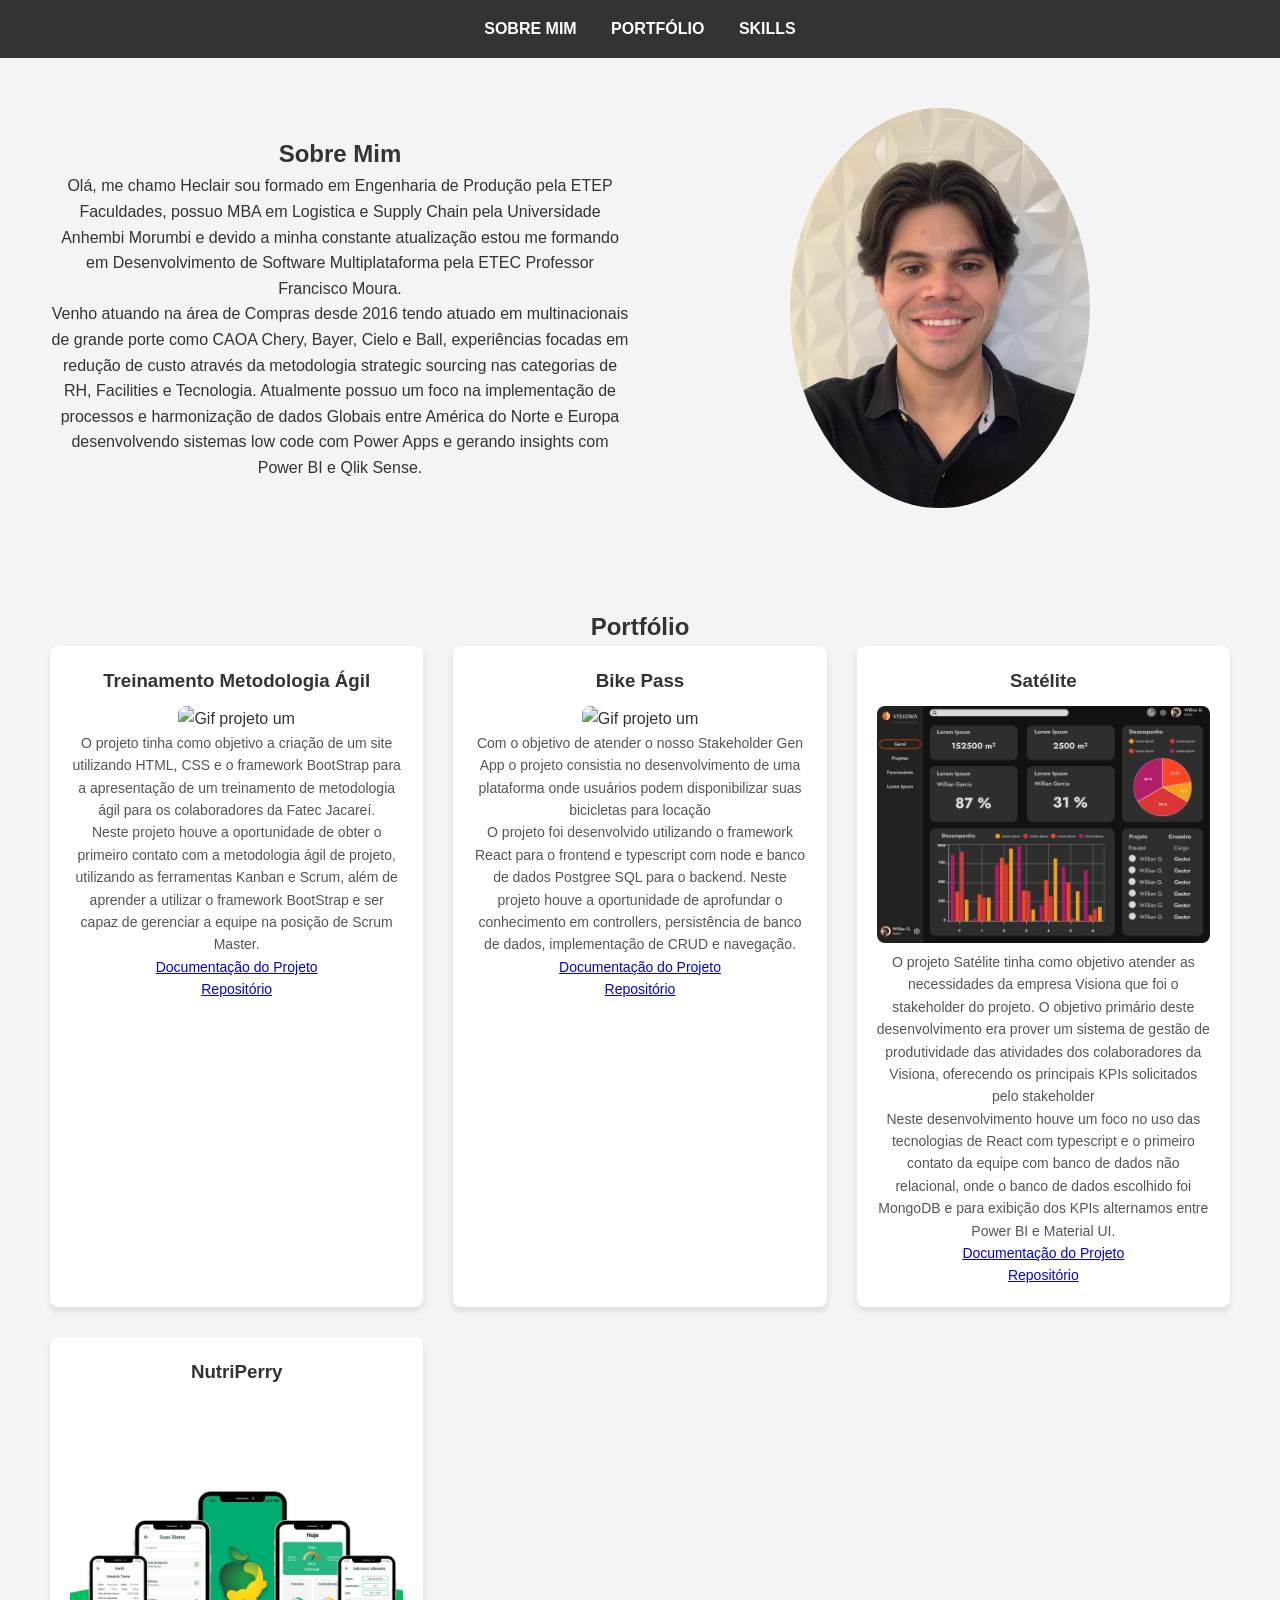
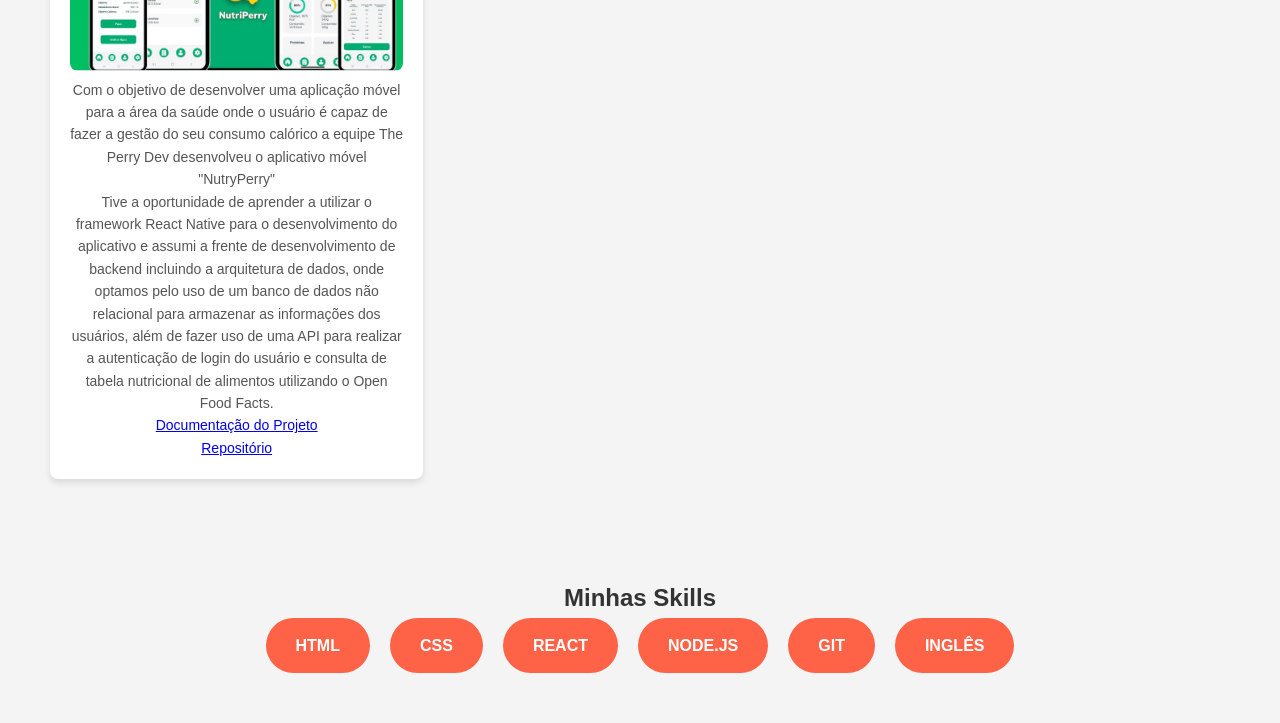
==== index.html @ b19d88f3 "commit com versão inicial do portfolio" ====
<!DOCTYPE html>
<html lang="pt-br">
<head>
    <meta charset="UTF-8">
    <meta name="viewport" content="width=device-width, initial-scale=1.0">
    <title>Portfólio - Desenvolvedor Web</title>
    <link rel="stylesheet" href="src/styles/style.css">
</head>
<body>
    <!-- Header -->
    <header>
        <nav>
            <ul>
                <li><a href="#sobre-mim">Sobre Mim</a></li>
                <li><a href="#portfolio">Portfólio</a></li>
                <li><a href="#skills">Skills</a></li>
            </ul>
        </nav>
    </header>

    <!-- Seção Sobre Mim -->
    <section id="sobre-mim" class="section">
        <div class="sobre-mim-content">
            <div class="texto">
                <h2>Sobre Mim</h2>
                <p>
                    Olá, me chamo Heclair sou formado em Engenharia de Produção pela ETEP Faculdades, possuo MBA em Logistica e Supply Chain pela Universidade Anhembi Morumbi e devido a minha constante atualização estou me formando em Desenvolvimento de Software Multiplataforma pela ETEC Professor Francisco Moura.</p>
                <p>
                    Venho atuando na área de Compras desde 2016 tendo atuado em multinacionais de grande porte como CAOA Chery, Bayer, Cielo e Ball, experiências focadas em redução de custo através da metodologia strategic sourcing nas categorias de RH, Facilities e Tecnologia. Atualmente possuo um foco na implementação de processos e harmonização de dados Globais entre América do Norte e Europa desenvolvendo sistemas low code com Power Apps e gerando insights com Power BI e Qlik Sense.
                </p>

            </div>
            <div class="foto">
                <img src="src/img/profile_pic.jpeg" alt="Foto do Desenvolvedor">
            </div>
        </div>
    </section>

    <!-- Seção Portfólio -->
    <section id="portfolio" class="section">
        <h2>Portfólio</h2>

        <div class="portfolio-grid">
            <div class="project-box">
                <h3>Treinamento Metodologia Ágil</h3>
                <img src="src/img/gif_projeto_1.gif" alt="Gif projeto um">
                
                <p>O projeto tinha como objetivo a criação de um site utilizando HTML, CSS e o framework BootStrap para a apresentação de um treinamento de metodologia ágil para os colaboradores da Fatec Jacareí.
                </p>
                    <p>
                    Neste projeto houve a oportunidade de obter o primeiro contato com a metodologia ágil de projeto, utilizando as ferramentas Kanban e Scrum, além de aprender a utilizar o framework BootStrap e ser capaz de gerenciar a equipe na posição de Scrum Master.
                </p>
                <p><a href="https://github.com/ThePerryDev/docs">Documentação do Projeto</a></p>
                <p><a href="https://github.com/ThePerryDev/Web">Repositório</a></p>

                
            </div>
            <div class="project-box">
                <h3>Bike Pass</h3>
                <img src="src/img/gif_figma_bike_pass.gif" alt="Gif projeto um">
                
                <p>Com o objetivo de atender o nosso Stakeholder Gen App o projeto consistia no desenvolvimento de uma plataforma onde usuários podem disponibilizar suas bicicletas para locação
                </p>
            <p>
                O projeto foi desenvolvido utilizando o framework React para o frontend e typescript com node e banco de dados Postgree SQL para o backend. Neste projeto houve a oportunidade de aprofundar o conhecimento em controllers, persistência de banco de dados, implementação de CRUD e navegação.
            </p>
                <p><a href="https://github.com/ThePerryDev/bikepass-documentation">Documentação do Projeto</a></p>
                <p><a href="https://github.com/ThePerryDev/bikepass">Repositório</a></p>
            </div>
            <div class="project-box">
                <h3>Satélite</h3>
                <img src="src/img/visionaDashboard.png" alt="Gif projeto um">
                <p>O projeto Satélite tinha como objetivo atender as necessidades da empresa Visiona que foi o stakeholder do projeto. O objetivo primário deste desenvolvimento era prover um sistema de gestão de produtividade das atividades dos colaboradores da Visiona, oferecendo os principais KPIs solicitados pelo stakeholder </p>
                <p>Neste desenvolvimento houve um foco no uso das tecnologias de React com typescript e o primeiro contato da equipe com banco de dados não relacional, onde o banco de dados escolhido foi MongoDB e para exibição dos KPIs alternamos entre Power BI e Material UI.</p>

                <p><a href="https://github.com/ThePerryDev/visiona-documentation">Documentação do Projeto</a></p>
                <p><a href="https://github.com/ThePerryDev/satelite">Repositório</a></p>
            </div>
            <div class="project-box">
                <h3>NutriPerry</h3>
                <img src="src/img/nutryperry.JPG" alt="Gif projeto um">
                
                <p>Com o objetivo de desenvolver uma aplicação móvel para a área da saúde onde o usuário é capaz de fazer a gestão do seu consumo calórico a equipe The Perry Dev desenvolveu o aplicativo móvel "NutryPerry"
                </p>
                <p>
                    Tive a oportunidade de aprender a utilizar o framework React Native para o desenvolvimento do aplicativo e assumi a frente de desenvolvimento de backend incluindo a arquitetura de dados, onde optamos pelo uso de um banco de dados não relacional para armazenar as informações dos usuários, além de fazer uso de uma API para realizar a autenticação de login do usuário e consulta de tabela nutricional de alimentos utilizando o Open Food Facts.
                </p>
                <p><a href="https://github.com/ThePerryDev/NutriPerry">Documentação do Projeto</a></p>
                <p><a href="https://github.com/ThePerryDev/NutriPerry">Repositório</a></p>
                
            </div>
           
                <!--
                <div class="project-box">
                    <h3>Projeto 5</h3>
                    <p>Descrição do projeto 5</p>
                </div>
                <div class="project-box">
                    <h3>Projeto 6</h3>
                    <p>Descrição do projeto 6</p>
                </div>
                -->


            
        </div>
    </section>

    <!-- Seção Skills -->
    <section id="skills" class="section">
        <h2>Minhas Skills</h2>
        <div class="skills-list">
            <div class="skill">HTML</div>
            <div class="skill">CSS</div>
            <div class="skill">React</div>
            <div class="skill">Node.js</div>
            <div class="skill">Git</div>
            <div class="skill">Inglês</div>
        </div>
    </section>
</body>
</html>
---- src/styles/style.css ----
/* Reset básico de estilo */
* {
    margin: 0;
    padding: 0;
    box-sizing: border-box;
}

/* Corpo e fundo */
body {
    font-family: Arial, sans-serif;
    line-height: 1.6;
    background-color: #f4f4f4;
    color: #333;
}

/* Header e navegação */
header {
    background-color: #333;
    color: #fff;
    padding: 1rem 0;
    text-align: center;
}

header nav ul {
    list-style: none;
    padding: 0;
}

header nav ul li {
    display: inline;
    margin: 0 15px;
}

header nav ul li a {
    color: #fff;
    text-decoration: none;
    font-weight: bold;
    text-transform: uppercase;
    transition: color 0.3s;
}

header nav ul li a:hover {
    color: #ff6347;
}

/* Estilo das seções */
.section {
    padding: 50px;
    text-align: center;
}

.sobre-mim-content {
    display: flex;
    justify-content: space-between;
    align-items: center;
}

.sobre-mim-content .texto {
    flex: 1;
    padding-right: 20px;
}

.sobre-mim-content .foto {
    flex: 1;
}

.sobre-mim-content img {
    width: 100%;
    border-radius: 50%;
    max-width: 300px;
    display: block;
    margin: 0 auto;
}

/* Portfólio */
.portfolio-grid {
    display: grid;
    grid-template-columns: repeat(3, 1fr);
    gap: 30px;
}

.project-box {
    background-color: #fff;
    padding: 20px;
    border-radius: 8px;
    box-shadow: 0 4px 6px rgba(0, 0, 0, 0.1);
}

.project-box h3 {
    margin-bottom: 10px;
    color: #333;
}

.project-box p {
    font-size: 14px;
    color: #555;
}

.project-box img {
    width: 100%;         /* A imagem ocupará toda a largura da célula */
    height: auto;        /* A altura será ajustada proporcionalmente */
    border-radius: 8px;  /* Adiciona bordas arredondadas, para manter o estilo consistente */
    object-fit: cover;   /* Garante que a imagem se ajuste corretamente sem distorcer */
}


/* Skills */
.skills-list {
    display: flex;
    flex-wrap: wrap;
    justify-content: center;
    gap: 20px;
}

.skill {
    background-color: #ff6347;
    color: #fff;
    padding: 15px 30px;
    border-radius: 50px;
    font-weight: bold;
    text-transform: uppercase;
    font-size: 16px;
    transition: transform 0.3s;
}

.skill:hover {
    transform: scale(1.1);
}

/* Responsividade */
@media (max-width: 768px) {
    .sobre-mim-content {
        flex-direction: column;
    }

    .portfolio-grid {
        grid-template-columns: repeat(2, 1fr);
    }
}

@media (max-width: 480px) {
    .portfolio-grid {
        grid-template-columns: 1fr;
    }

    .skills-list {
        flex-direction: column;
        align-items: center;
    }
}
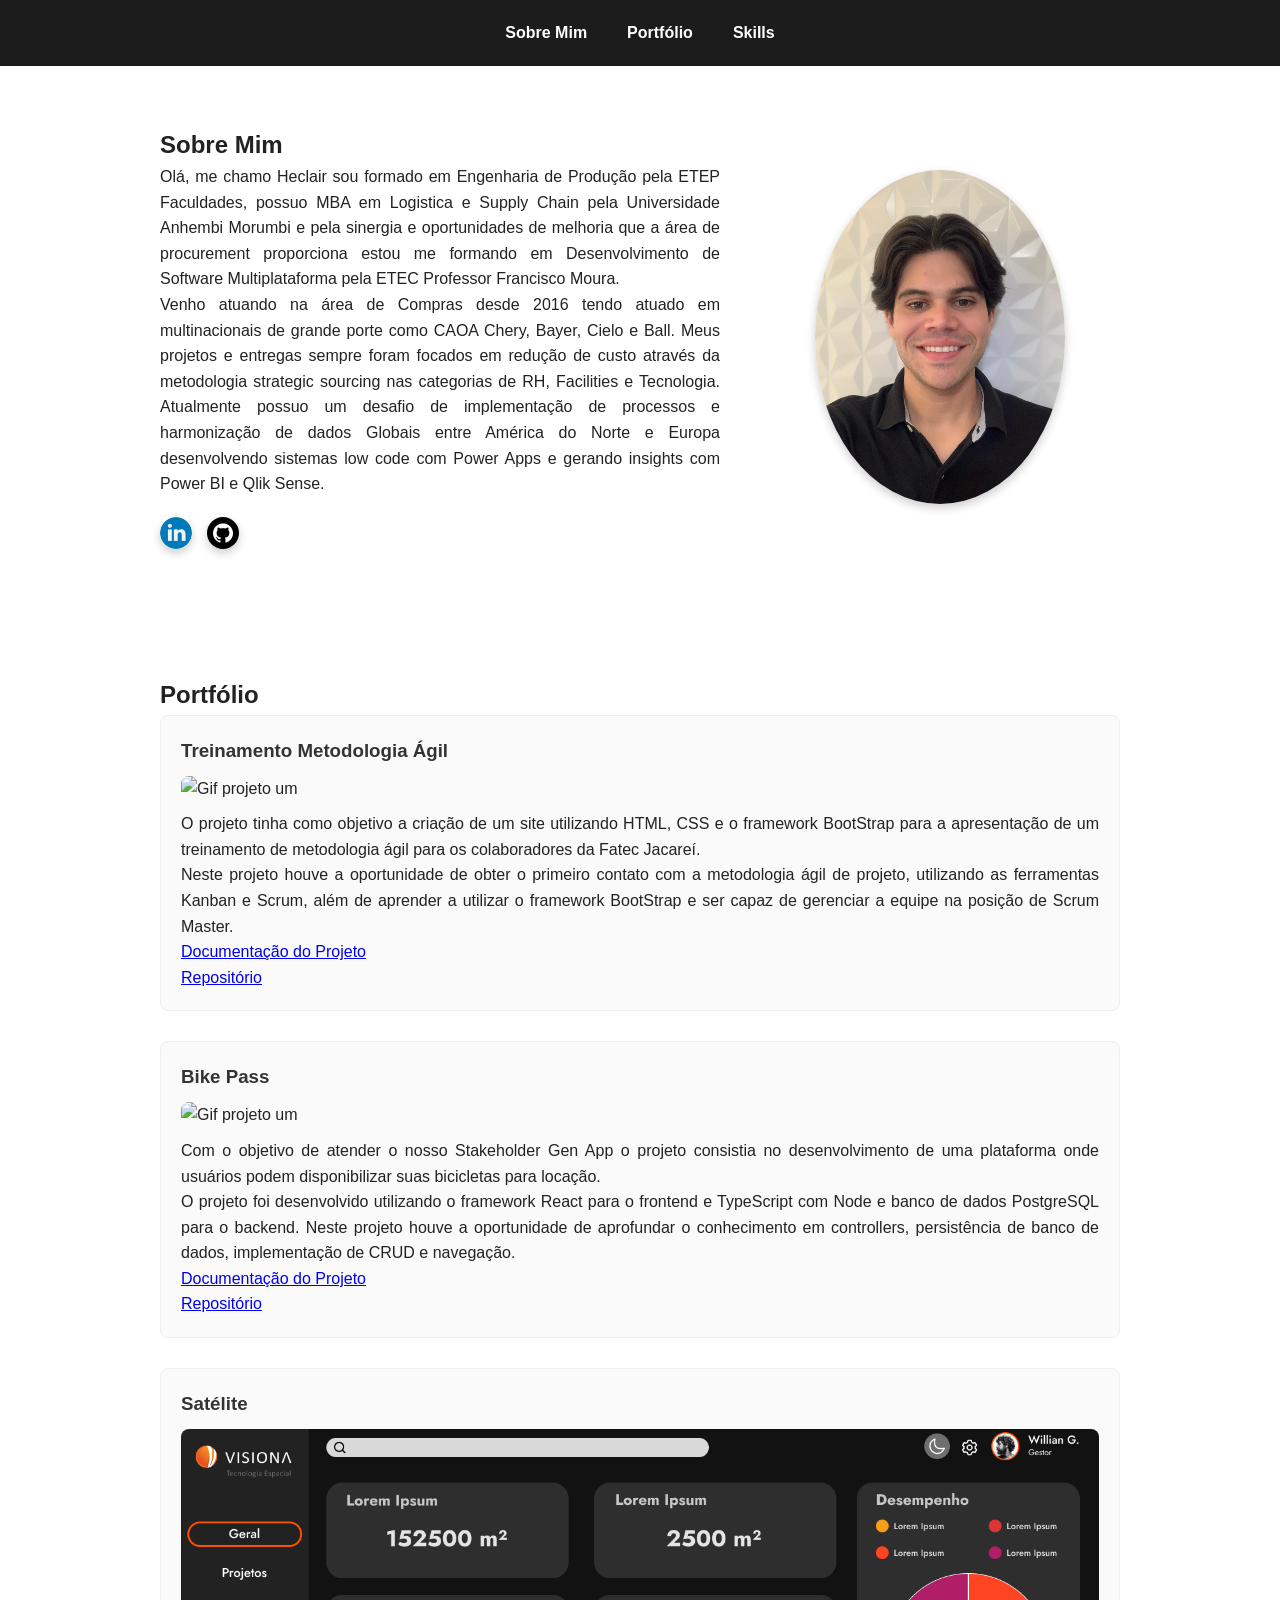
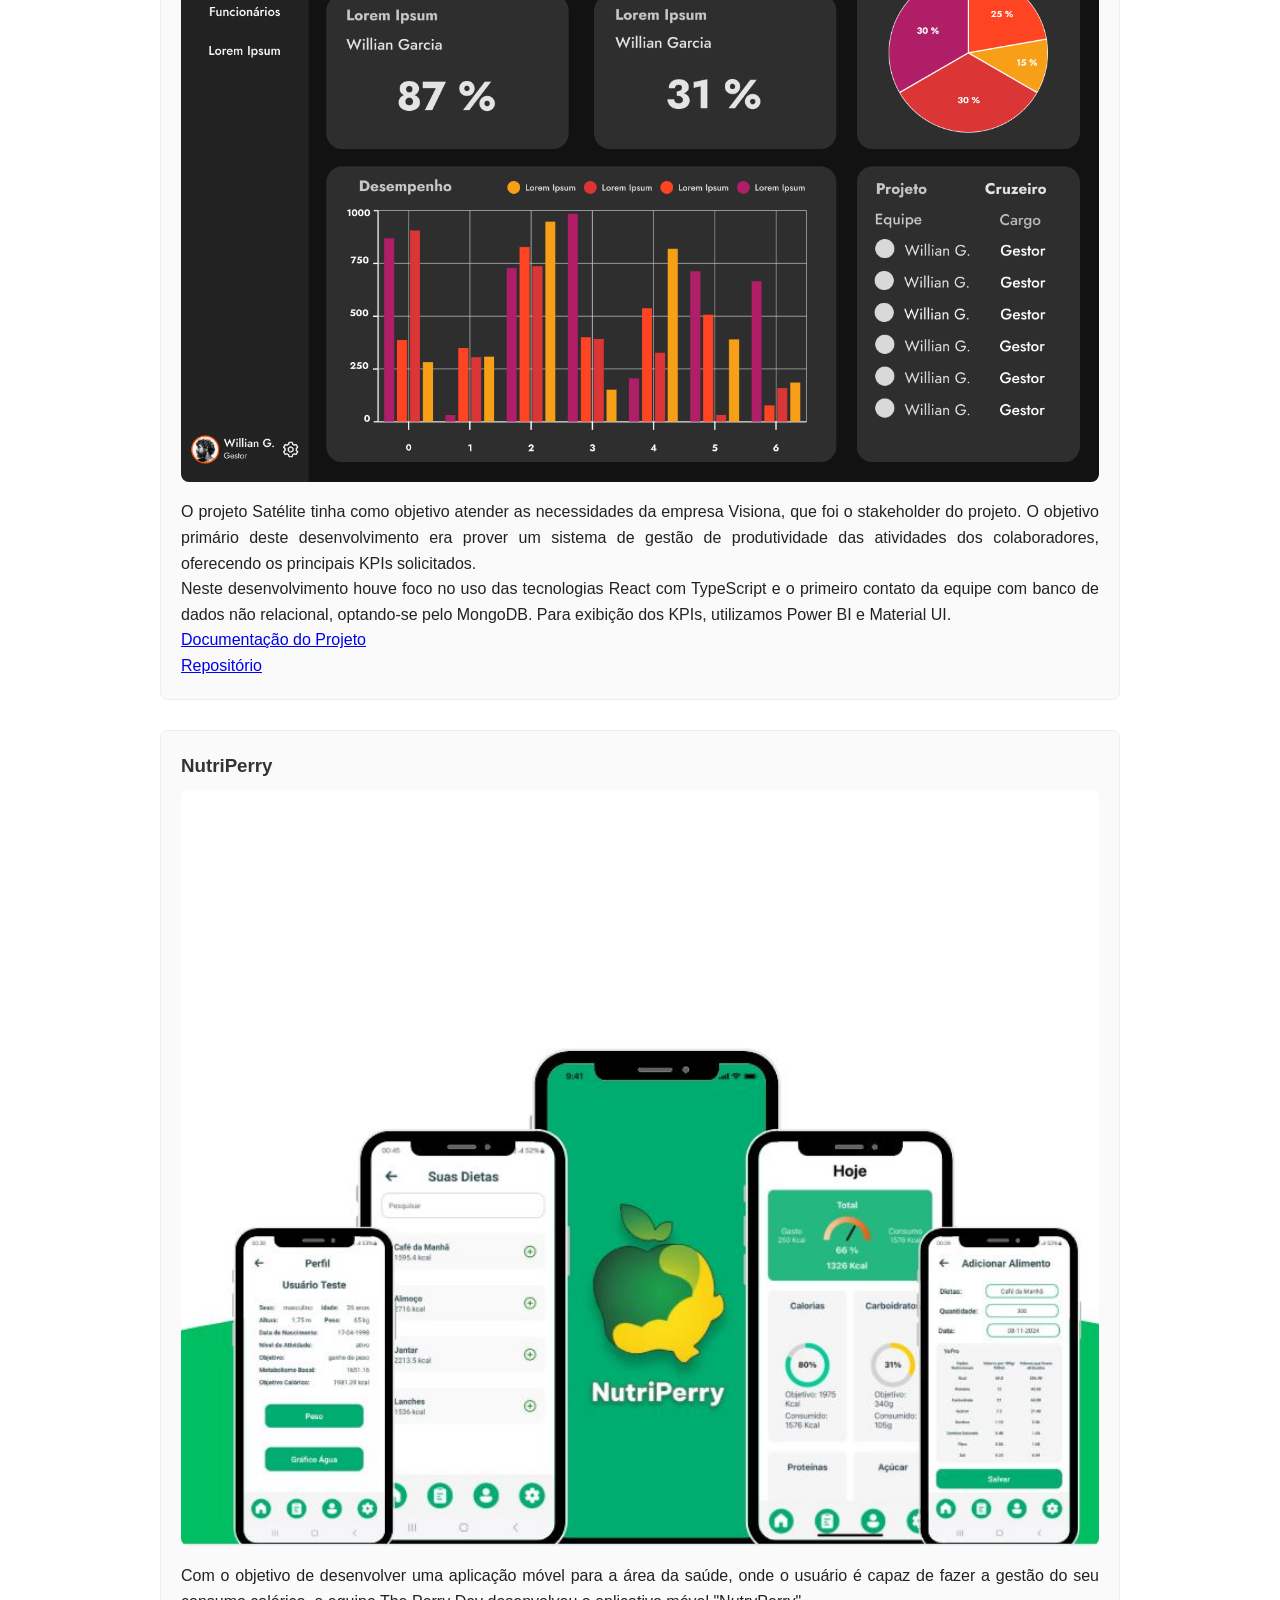
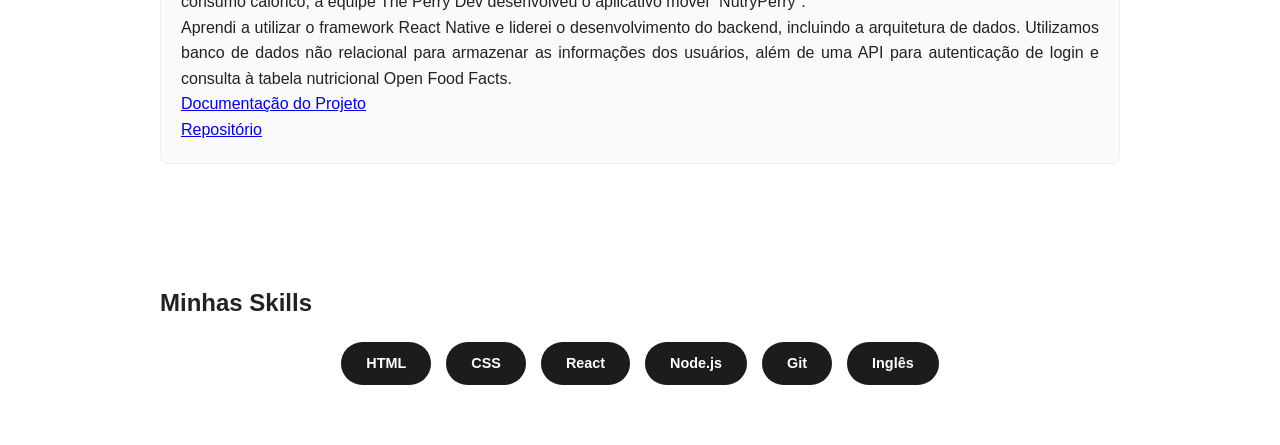
==== commit cd0a1a72: "portfolio ajustado" ====
--- a/index.html
+++ b/index.html
@@ -18,93 +18,84 @@
         </nav>
     </header>
 
-    <!-- Seção Sobre Mim -->
-    <section id="sobre-mim" class="section">
-        <div class="sobre-mim-content">
-            <div class="texto">
-                <h2>Sobre Mim</h2>
-                <p>
-                    Olá, me chamo Heclair sou formado em Engenharia de Produção pela ETEP Faculdades, possuo MBA em Logistica e Supply Chain pela Universidade Anhembi Morumbi e devido a minha constante atualização estou me formando em Desenvolvimento de Software Multiplataforma pela ETEC Professor Francisco Moura.</p>
-                <p>
-                    Venho atuando na área de Compras desde 2016 tendo atuado em multinacionais de grande porte como CAOA Chery, Bayer, Cielo e Ball, experiências focadas em redução de custo através da metodologia strategic sourcing nas categorias de RH, Facilities e Tecnologia. Atualmente possuo um foco na implementação de processos e harmonização de dados Globais entre América do Norte e Europa desenvolvendo sistemas low code com Power Apps e gerando insights com Power BI e Qlik Sense.
-                </p>
+<!-- Seção Sobre Mim -->
+<section id="sobre-mim" class="section">
+    <div class="sobre-mim-content">
+        <div class="texto">
+            <h2>Sobre Mim</h2>
+            <p>
+                Olá, me chamo Heclair sou formado em Engenharia de Produção pela ETEP Faculdades, possuo MBA em Logistica e Supply Chain pela Universidade Anhembi Morumbi e pela sinergia e oportunidades de melhoria que a área de procurement proporciona estou me formando em Desenvolvimento de Software Multiplataforma pela ETEC Professor Francisco Moura.
+            </p>
 
+            <p>
+                Venho atuando na área de Compras desde 2016 tendo atuado em multinacionais de grande porte como CAOA Chery, Bayer, Cielo e Ball. Meus projetos e entregas sempre foram focados em redução de custo através da metodologia strategic sourcing nas categorias de RH, Facilities e Tecnologia. Atualmente possuo um desafio de implementação de processos e harmonização de dados Globais entre América do Norte e Europa desenvolvendo sistemas low code com Power Apps e gerando insights com Power BI e Qlik Sense.
+            </p>
+
+            <div class="social-icons">
+                <a href="https://www.linkedin.com/in/heclairsousa/" target="_blank">
+                    <img src="src/img/linkedin_home.png" alt="LinkedIn">
+                </a>
+                <a href="https://github.com/heclair" target="_blank">
+                    <img src="src/img/github.png" alt="GitHub">
+                </a>
             </div>
-            <div class="foto">
-                <img src="src/img/profile_pic.jpeg" alt="Foto do Desenvolvedor">
-            </div>
+        </div> <!-- Fim da div.texto -->
+
+        <div class="foto">
+            <img src="src/img/profile_pic.jpeg" alt="Foto do Desenvolvedor">
         </div>
-    </section>
+    </div>
+</section>
+
+
 
     <!-- Seção Portfólio -->
-    <section id="portfolio" class="section">
-        <h2>Portfólio</h2>
+<section id="portfolio" class="section">
+    <h2>Portfólio</h2>
 
-        <div class="portfolio-grid">
-            <div class="project-box">
-                <h3>Treinamento Metodologia Ágil</h3>
-                <img src="src/img/gif_projeto_1.gif" alt="Gif projeto um">
-                
-                <p>O projeto tinha como objetivo a criação de um site utilizando HTML, CSS e o framework BootStrap para a apresentação de um treinamento de metodologia ágil para os colaboradores da Fatec Jacareí.
-                </p>
-                    <p>
-                    Neste projeto houve a oportunidade de obter o primeiro contato com a metodologia ágil de projeto, utilizando as ferramentas Kanban e Scrum, além de aprender a utilizar o framework BootStrap e ser capaz de gerenciar a equipe na posição de Scrum Master.
-                </p>
-                <p><a href="https://github.com/ThePerryDev/docs">Documentação do Projeto</a></p>
-                <p><a href="https://github.com/ThePerryDev/Web">Repositório</a></p>
+    <div class="portfolio-list">
+        <div class="project-box">
+            <h3>Treinamento Metodologia Ágil</h3>
+            <img src="src/img/gif_projeto_1.gif" alt="Gif projeto um">
 
-                
-            </div>
-            <div class="project-box">
-                <h3>Bike Pass</h3>
-                <img src="src/img/gif_figma_bike_pass.gif" alt="Gif projeto um">
-                
-                <p>Com o objetivo de atender o nosso Stakeholder Gen App o projeto consistia no desenvolvimento de uma plataforma onde usuários podem disponibilizar suas bicicletas para locação
-                </p>
-            <p>
-                O projeto foi desenvolvido utilizando o framework React para o frontend e typescript com node e banco de dados Postgree SQL para o backend. Neste projeto houve a oportunidade de aprofundar o conhecimento em controllers, persistência de banco de dados, implementação de CRUD e navegação.
-            </p>
-                <p><a href="https://github.com/ThePerryDev/bikepass-documentation">Documentação do Projeto</a></p>
-                <p><a href="https://github.com/ThePerryDev/bikepass">Repositório</a></p>
-            </div>
-            <div class="project-box">
-                <h3>Satélite</h3>
-                <img src="src/img/visionaDashboard.png" alt="Gif projeto um">
-                <p>O projeto Satélite tinha como objetivo atender as necessidades da empresa Visiona que foi o stakeholder do projeto. O objetivo primário deste desenvolvimento era prover um sistema de gestão de produtividade das atividades dos colaboradores da Visiona, oferecendo os principais KPIs solicitados pelo stakeholder </p>
-                <p>Neste desenvolvimento houve um foco no uso das tecnologias de React com typescript e o primeiro contato da equipe com banco de dados não relacional, onde o banco de dados escolhido foi MongoDB e para exibição dos KPIs alternamos entre Power BI e Material UI.</p>
+            <p>O projeto tinha como objetivo a criação de um site utilizando HTML, CSS e o framework BootStrap para a apresentação de um treinamento de metodologia ágil para os colaboradores da Fatec Jacareí.</p>
+            <p>Neste projeto houve a oportunidade de obter o primeiro contato com a metodologia ágil de projeto, utilizando as ferramentas Kanban e Scrum, além de aprender a utilizar o framework BootStrap e ser capaz de gerenciar a equipe na posição de Scrum Master.</p>
+            <p><a href="https://github.com/ThePerryDev/docs">Documentação do Projeto</a></p>
+            <p><a href="https://github.com/ThePerryDev/Web">Repositório</a></p>
+        </div>
 
-                <p><a href="https://github.com/ThePerryDev/visiona-documentation">Documentação do Projeto</a></p>
-                <p><a href="https://github.com/ThePerryDev/satelite">Repositório</a></p>
-            </div>
-            <div class="project-box">
-                <h3>NutriPerry</h3>
-                <img src="src/img/nutryperry.JPG" alt="Gif projeto um">
-                
-                <p>Com o objetivo de desenvolver uma aplicação móvel para a área da saúde onde o usuário é capaz de fazer a gestão do seu consumo calórico a equipe The Perry Dev desenvolveu o aplicativo móvel "NutryPerry"
-                </p>
-                <p>
-                    Tive a oportunidade de aprender a utilizar o framework React Native para o desenvolvimento do aplicativo e assumi a frente de desenvolvimento de backend incluindo a arquitetura de dados, onde optamos pelo uso de um banco de dados não relacional para armazenar as informações dos usuários, além de fazer uso de uma API para realizar a autenticação de login do usuário e consulta de tabela nutricional de alimentos utilizando o Open Food Facts.
-                </p>
-                <p><a href="https://github.com/ThePerryDev/NutriPerry">Documentação do Projeto</a></p>
-                <p><a href="https://github.com/ThePerryDev/NutriPerry">Repositório</a></p>
-                
-            </div>
-           
-                <!--
-                <div class="project-box">
-                    <h3>Projeto 5</h3>
-                    <p>Descrição do projeto 5</p>
-                </div>
-                <div class="project-box">
-                    <h3>Projeto 6</h3>
-                    <p>Descrição do projeto 6</p>
-                </div>
-                -->
+        <div class="project-box">
+            <h3>Bike Pass</h3>
+            <img src="src/img/gif_figma_bike_pass.gif" alt="Gif projeto um">
 
+            <p>Com o objetivo de atender o nosso Stakeholder Gen App o projeto consistia no desenvolvimento de uma plataforma onde usuários podem disponibilizar suas bicicletas para locação.</p>
+            <p>O projeto foi desenvolvido utilizando o framework React para o frontend e TypeScript com Node e banco de dados PostgreSQL para o backend. Neste projeto houve a oportunidade de aprofundar o conhecimento em controllers, persistência de banco de dados, implementação de CRUD e navegação.</p>
+            <p><a href="https://github.com/ThePerryDev/bikepass-documentation">Documentação do Projeto</a></p>
+            <p><a href="https://github.com/ThePerryDev/bikepass">Repositório</a></p>
+        </div>
 
-            
+        <div class="project-box">
+            <h3>Satélite</h3>
+            <img src="src/img/visionaDashboard.png" alt="Dashboard Visiona">
+
+            <p>O projeto Satélite tinha como objetivo atender as necessidades da empresa Visiona, que foi o stakeholder do projeto. O objetivo primário deste desenvolvimento era prover um sistema de gestão de produtividade das atividades dos colaboradores, oferecendo os principais KPIs solicitados.</p>
+            <p>Neste desenvolvimento houve foco no uso das tecnologias React com TypeScript e o primeiro contato da equipe com banco de dados não relacional, optando-se pelo MongoDB. Para exibição dos KPIs, utilizamos Power BI e Material UI.</p>
+            <p><a href="https://github.com/ThePerryDev/visiona-documentation">Documentação do Projeto</a></p>
+            <p><a href="https://github.com/ThePerryDev/satelite">Repositório</a></p>
         </div>
-    </section>
+
+        <div class="project-box">
+            <h3>NutriPerry</h3>
+            <img src="src/img/nutryperry.JPG" alt="NutriPerry App">
+
+            <p>Com o objetivo de desenvolver uma aplicação móvel para a área da saúde, onde o usuário é capaz de fazer a gestão do seu consumo calórico, a equipe The Perry Dev desenvolveu o aplicativo móvel "NutryPerry".</p>
+            <p>Aprendi a utilizar o framework React Native e liderei o desenvolvimento do backend, incluindo a arquitetura de dados. Utilizamos banco de dados não relacional para armazenar as informações dos usuários, além de uma API para autenticação de login e consulta à tabela nutricional Open Food Facts.</p>
+            <p><a href="https://github.com/ThePerryDev/NutriPerry">Documentação do Projeto</a></p>
+            <p><a href="https://github.com/ThePerryDev/NutriPerry">Repositório</a></p>
+        </div>
+    </div>
+</section>
+
 
     <!-- Seção Skills -->
     <section id="skills" class="section">
--- a/src/styles/style.css
+++ b/src/styles/style.css
@@ -1,130 +1,133 @@
-/* Reset básico de estilo */
+/* Reset */
 * {
     margin: 0;
     padding: 0;
     box-sizing: border-box;
 }
 
-/* Corpo e fundo */
+/* Corpo */
 body {
-    font-family: Arial, sans-serif;
+    font-family: 'Segoe UI', Tahoma, Geneva, Verdana, sans-serif;
+    background-color: #fff;
+    color: #222;
     line-height: 1.6;
-    background-color: #f4f4f4;
-    color: #333;
 }
 
-/* Header e navegação */
+/* Justificar textos principais */
+p,
+.section,
+.project-box {
+    text-align: justify;
+}
+
+/* Cabeçalho */
 header {
-    background-color: #333;
+    background-color: #1c1c1c;
     color: #fff;
-    padding: 1rem 0;
+    padding: 20px 0;
     text-align: center;
 }
 
 header nav ul {
     list-style: none;
-    padding: 0;
-}
-
-header nav ul li {
-    display: inline;
-    margin: 0 15px;
+    display: flex;
+    justify-content: center;
+    gap: 40px;
 }
 
 header nav ul li a {
     color: #fff;
     text-decoration: none;
     font-weight: bold;
-    text-transform: uppercase;
+    font-size: 1rem;
     transition: color 0.3s;
 }
 
 header nav ul li a:hover {
-    color: #ff6347;
+    color: #f0a500;
 }
 
-/* Estilo das seções */
+/* Seções */
 .section {
-    padding: 50px;
+    padding: 60px 20px;
+    max-width: 1000px;
+    margin: auto;
+}
+
+/* Sobre Mim */
+.sobre-mim-content {
+    display: flex;
+    flex-wrap: wrap;
+    align-items: center;
+    justify-content: space-between;
+    gap: 40px;
+}
+
+.sobre-mim-content .texto {
+    flex: 1 1 500px;
+}
+
+.sobre-mim-content .foto {
+    flex: 1 1 300px;
     text-align: center;
 }
 
-.sobre-mim-content {
-    display: flex;
-    justify-content: space-between;
-    align-items: center;
-}
-
-.sobre-mim-content .texto {
-    flex: 1;
-    padding-right: 20px;
-}
-
-.sobre-mim-content .foto {
-    flex: 1;
-}
-
 .sobre-mim-content img {
-    width: 100%;
+    width: 250px;
     border-radius: 50%;
-    max-width: 300px;
-    display: block;
-    margin: 0 auto;
+    box-shadow: 0 4px 10px rgba(0,0,0,0.2);
 }
 
 /* Portfólio */
-.portfolio-grid {
-    display: grid;
-    grid-template-columns: repeat(3, 1fr);
+.portfolio-grid,
+.portfolio-list {
+    display: flex;
+    flex-direction: column;
     gap: 30px;
 }
 
 .project-box {
-    background-color: #fff;
+    background-color: #fafafa;
+    border: 1px solid #eee;
     padding: 20px;
     border-radius: 8px;
-    box-shadow: 0 4px 6px rgba(0, 0, 0, 0.1);
+    transition: box-shadow 0.3s;
+}
+
+.project-box:hover {
+    box-shadow: 0 8px 16px rgba(0,0,0,0.1);
 }
 
 .project-box h3 {
+    color: #333;
     margin-bottom: 10px;
-    color: #333;
-}
-
-.project-box p {
-    font-size: 14px;
-    color: #555;
+    text-align: left;
 }
 
 .project-box img {
-    width: 100%;         /* A imagem ocupará toda a largura da célula */
-    height: auto;        /* A altura será ajustada proporcionalmente */
-    border-radius: 8px;  /* Adiciona bordas arredondadas, para manter o estilo consistente */
-    object-fit: cover;   /* Garante que a imagem se ajuste corretamente sem distorcer */
+    width: 100%;
+    height: auto;
+    border-radius: 8px;
+    margin-bottom: 10px;
 }
-
 
 /* Skills */
 .skills-list {
     display: flex;
     flex-wrap: wrap;
     justify-content: center;
-    gap: 20px;
+    gap: 15px;
+    margin-top: 20px;
 }
 
 .skill {
-    background-color: #ff6347;
+    background-color: #1c1c1c;
     color: #fff;
-    padding: 15px 30px;
-    border-radius: 50px;
-    font-weight: bold;
-    text-transform: uppercase;
-    font-size: 16px;
-    transition: transform 0.3s;
-}
-
-.skill:hover {
-    transform: scale(1.1);
+    padding: 10px 25px;
+    border-radius: 25px;
+    font-size: 0.9rem;
+    font-weight: 600;
+    text-align: center;
 }
 
 /* Responsividade */
@@ -133,18 +136,18 @@
         flex-direction: column;
     }
 
-    .portfolio-grid {
-        grid-template-columns: repeat(2, 1fr);
+    .sobre-mim-content .texto {
+        text-align: justify;
     }
 }
 
-@media (max-width: 480px) {
-    .portfolio-grid {
-        grid-template-columns: 1fr;
-    }
-
-    .skills-list {
-        flex-direction: column;
-        align-items: center;
-    }
+.social-icons img {
+    width: 32px;
+    height: auto;
+    object-fit: contain;
 }
+.social-icons {
+    margin-top: 20px;
+    display: flex;
+    gap: 15px;
+}
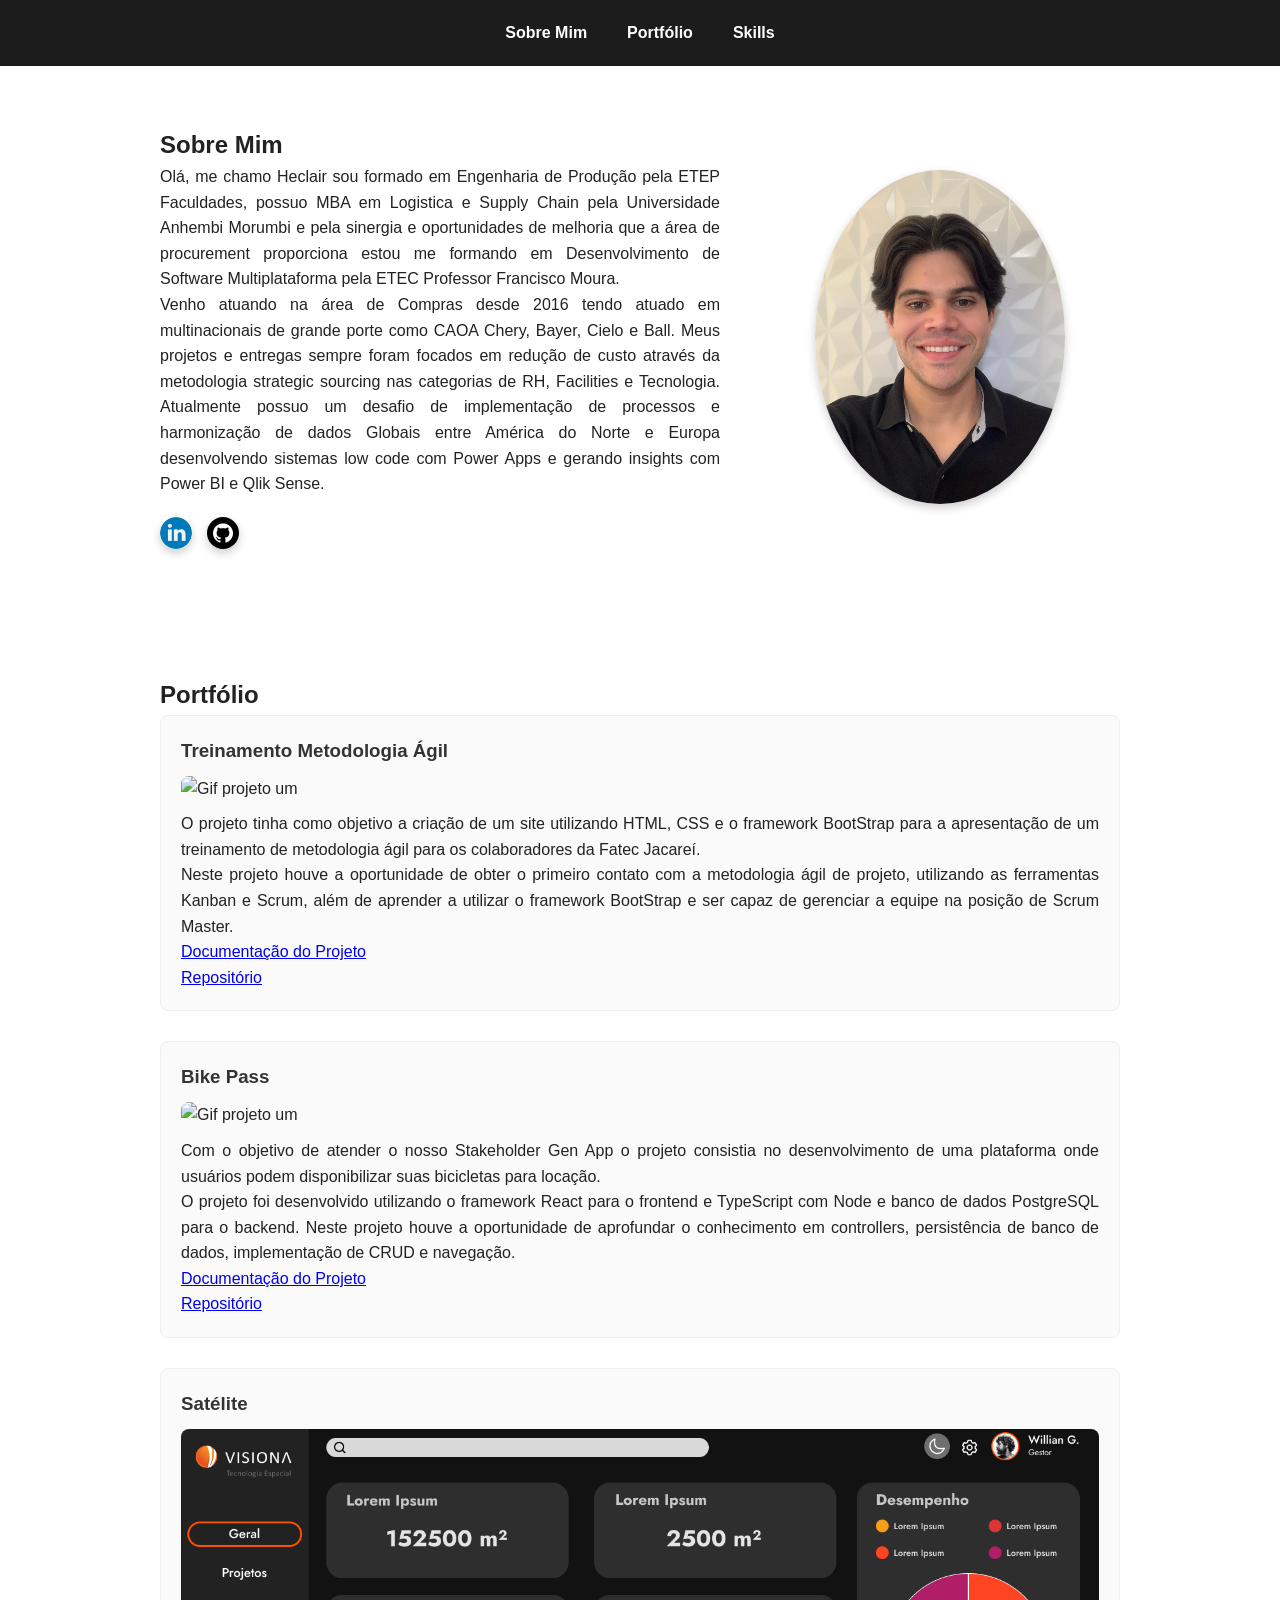
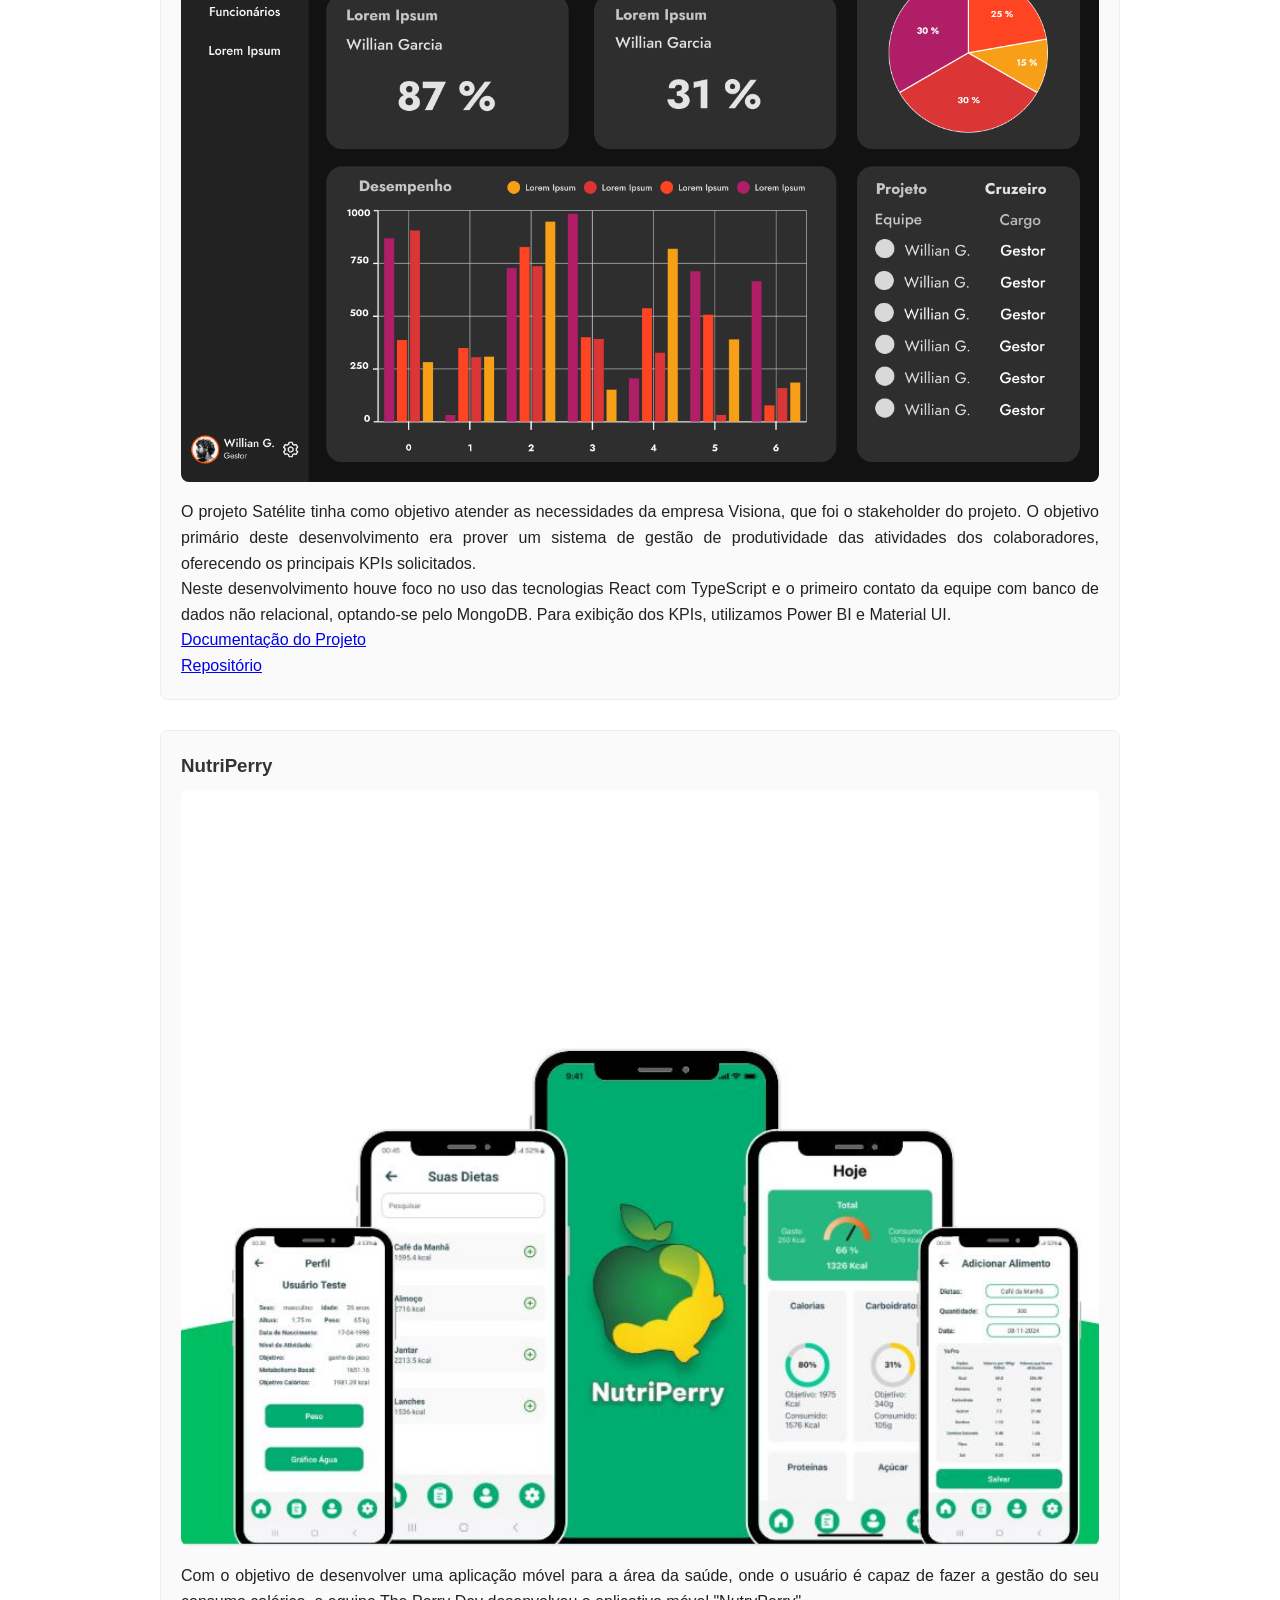
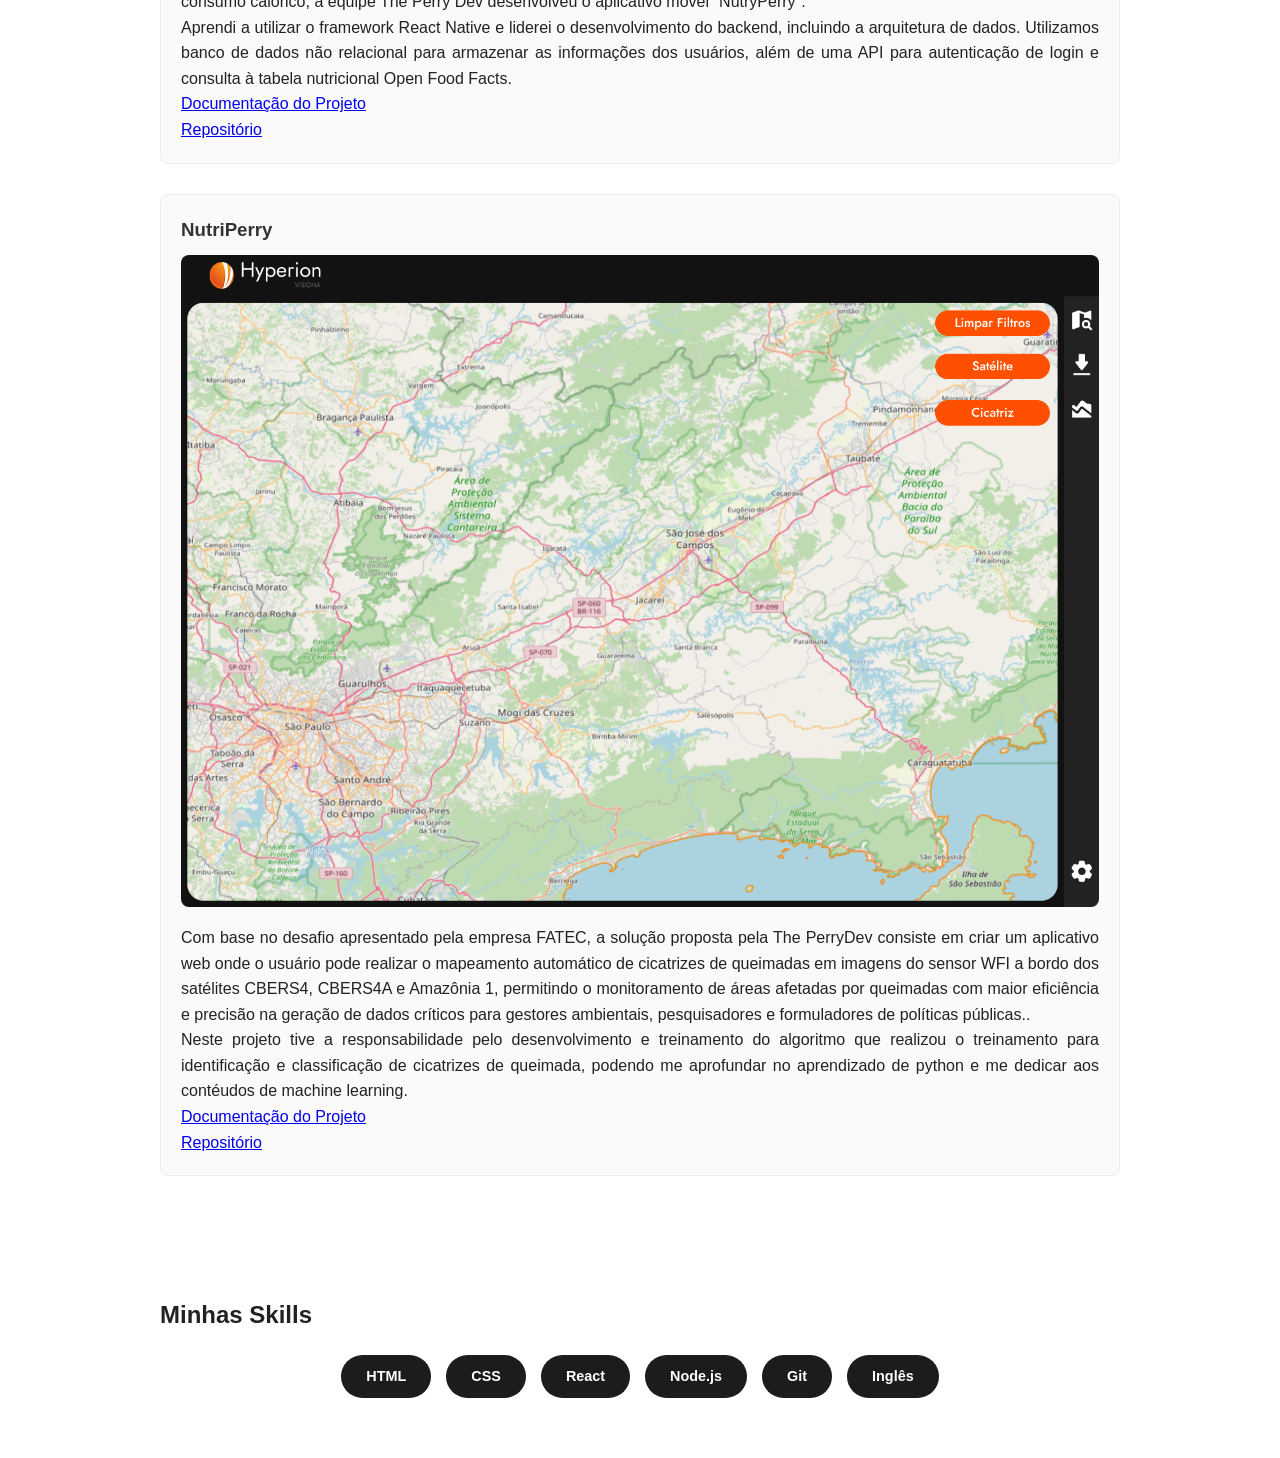
==== commit 0e4d1b4f: "adição projeto 5º semestre" ====
--- a/index.html
+++ b/index.html
@@ -93,6 +93,17 @@
             <p><a href="https://github.com/ThePerryDev/NutriPerry">Documentação do Projeto</a></p>
             <p><a href="https://github.com/ThePerryDev/NutriPerry">Repositório</a></p>
         </div>
+
+                <div class="project-box">
+            <h3>NutriPerry</h3>
+            <img src="src/img/hyperionVisiona.jpg" alt="Hyperion App">
+
+            <p>Com base no desafio apresentado pela empresa FATEC, a solução proposta pela The PerryDev consiste em criar um aplicativo web onde o usuário pode realizar o mapeamento automático de cicatrizes de queimadas em imagens do sensor WFI a bordo dos satélites CBERS4, CBERS4A e Amazônia 1, permitindo o monitoramento de áreas afetadas por queimadas com maior eficiência e precisão na geração de dados críticos para gestores ambientais, pesquisadores e formuladores de políticas públicas..</p>
+            <p>Neste projeto tive a responsabilidade pelo desenvolvimento e treinamento do algoritmo que realizou o treinamento para identificação e classificação de cicatrizes de queimada, podendo me aprofundar no aprendizado de python e me dedicar aos contéudos de machine learning.</p>
+            <p><a href="https://github.com/ThePerryDev/Hyperion-project">Documentação do Projeto</a></p>
+            <p><a href="https://github.com/ThePerryDev/Hyperion-project">Repositório</a></p>
+        </div>
+
     </div>
 </section>
 
